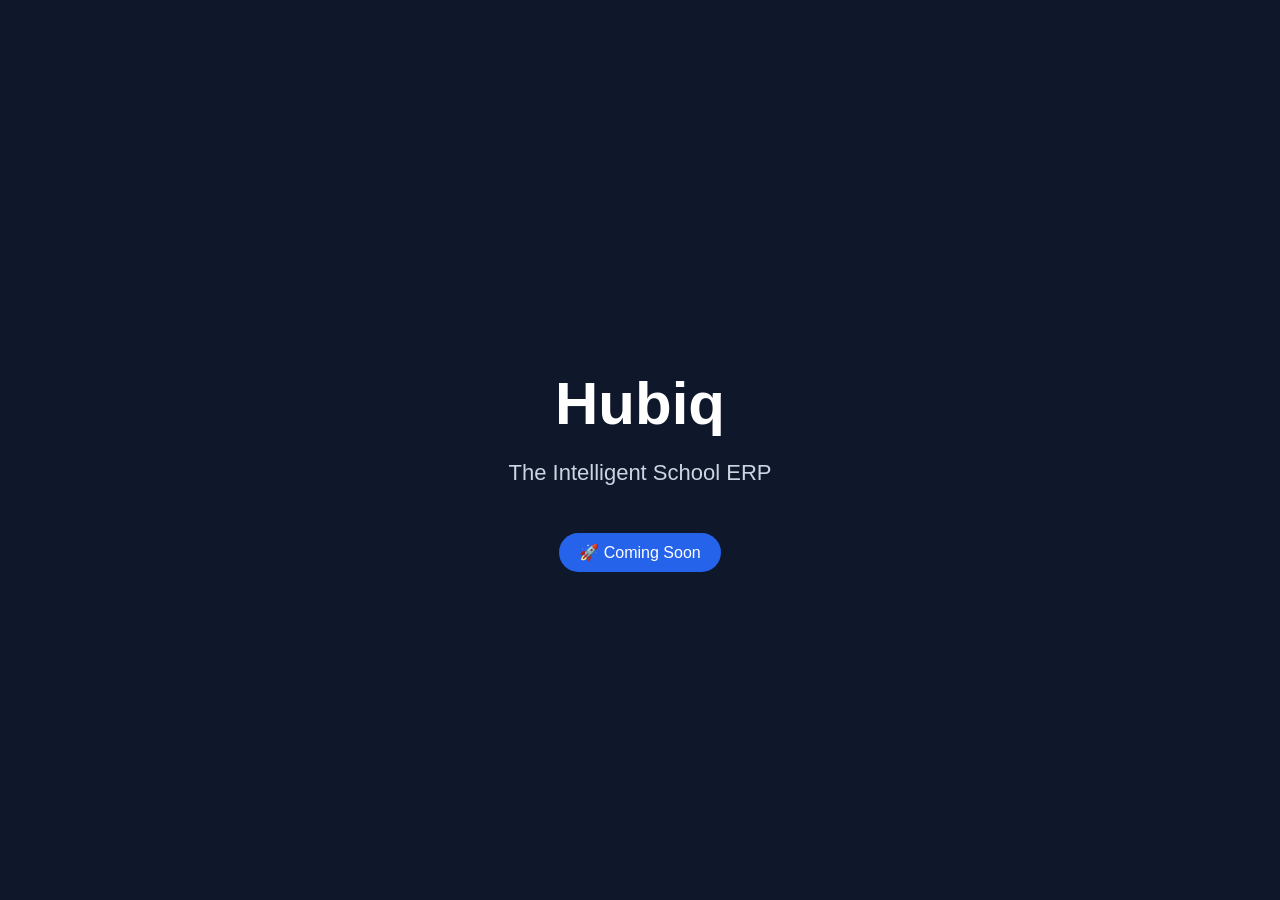
==== index.html @ 453b8186 "Create index.html" ====
<!DOCTYPE html>
<html lang="en">
<head>
    <meta charset="UTF-8">
    <meta name="viewport" content="width=device-width, initial-scale=1.0">
    <title>Hubiq</title>

    <style>
        body{
            margin:0;
            font-family:Arial, Helvetica, sans-serif;
            display:flex;
            justify-content:center;
            align-items:center;
            height:100vh;
            background:#0f172a;
            color:white;
        }

        .container{
            text-align:center;
        }

        h1{
            font-size:60px;
            margin-bottom:10px;
        }

        p{
            font-size:22px;
            color:#cbd5e1;
        }

        .badge{
            display:inline-block;
            margin-top:25px;
            padding:10px 20px;
            border-radius:50px;
            background:#2563eb;
        }
    </style>
</head>
<body>

<div class="container">
    <h1>Hubiq</h1>
    <p>The Intelligent School ERP</p>

    <div class="badge">
        🚀 Coming Soon
    </div>
</div>

</body>
</html>
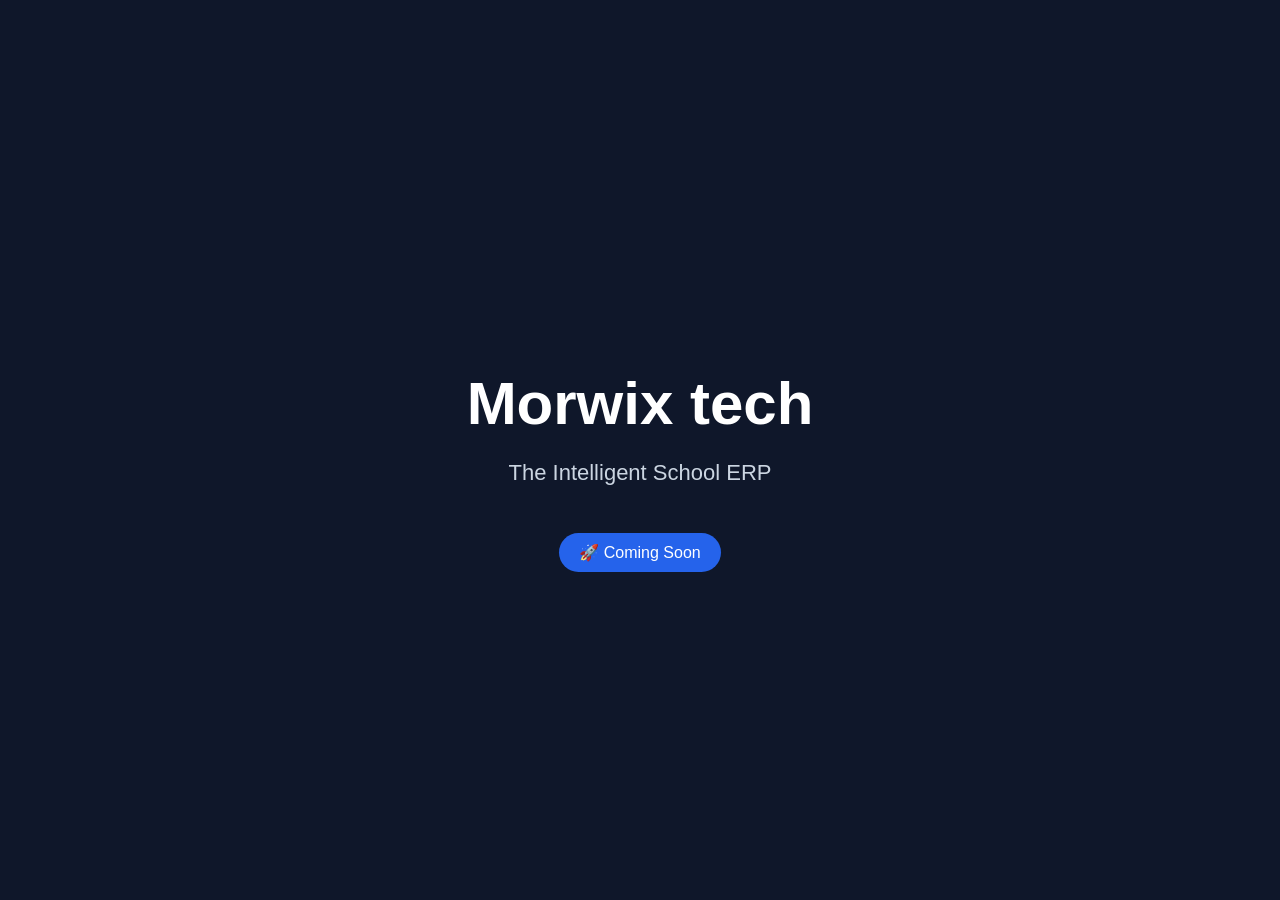
==== commit 192a9661: "Update index.html" ====
--- a/index.html
+++ b/index.html
@@ -43,7 +43,7 @@
 <body>
 
 <div class="container">
-    <h1>Hubiq</h1>
+    <h1>Morwix tech</h1>
     <p>The Intelligent School ERP</p>
 
     <div class="badge">
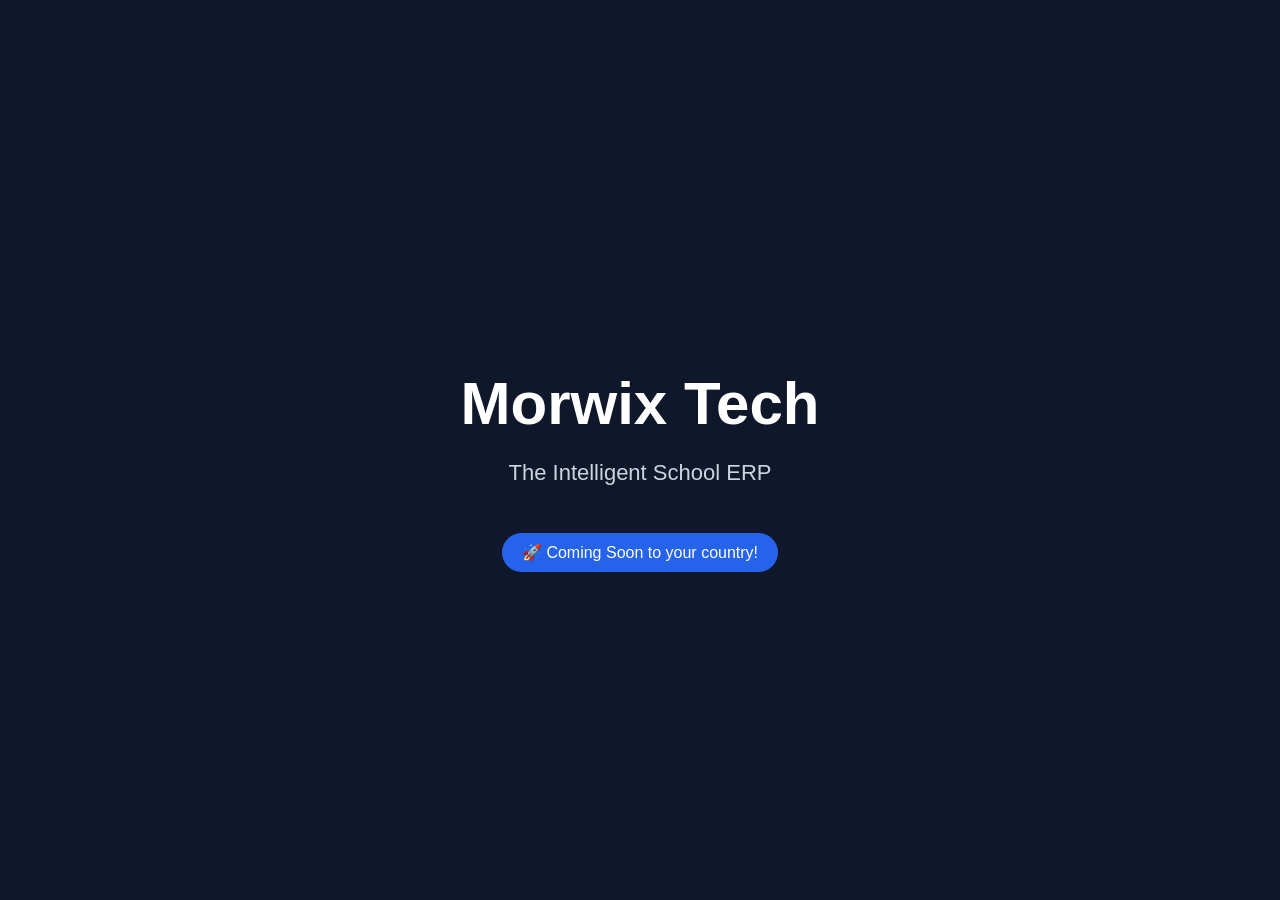
==== commit b483b315: "Update index.html" ====
--- a/index.html
+++ b/index.html
@@ -43,13 +43,13 @@
 <body>
 
 <div class="container">
-    <h1>Morwix tech</h1>
+    <h1>Morwix Tech</h1>
     <p>The Intelligent School ERP</p>
 
     <div class="badge">
-        🚀 Coming Soon
+        🚀 Coming Soon to your country!
     </div>
 </div>
 
 </body>
-</html>+</html>
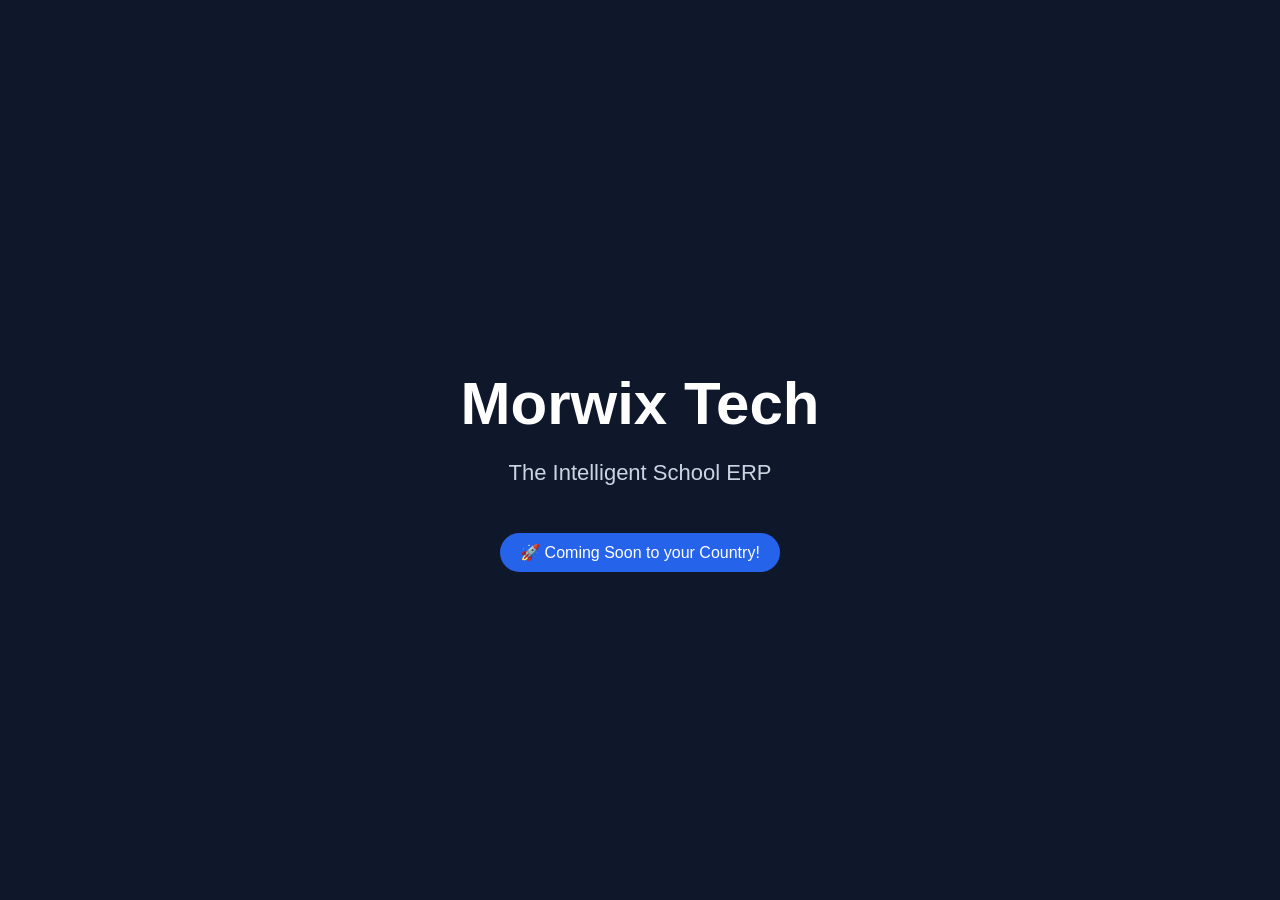
==== commit b2ab6e09: "Update index.html" ====
--- a/index.html
+++ b/index.html
@@ -47,7 +47,7 @@
     <p>The Intelligent School ERP</p>
 
     <div class="badge">
-        🚀 Coming Soon to your country!
+        🚀 Coming Soon to your Country!
     </div>
 </div>
 
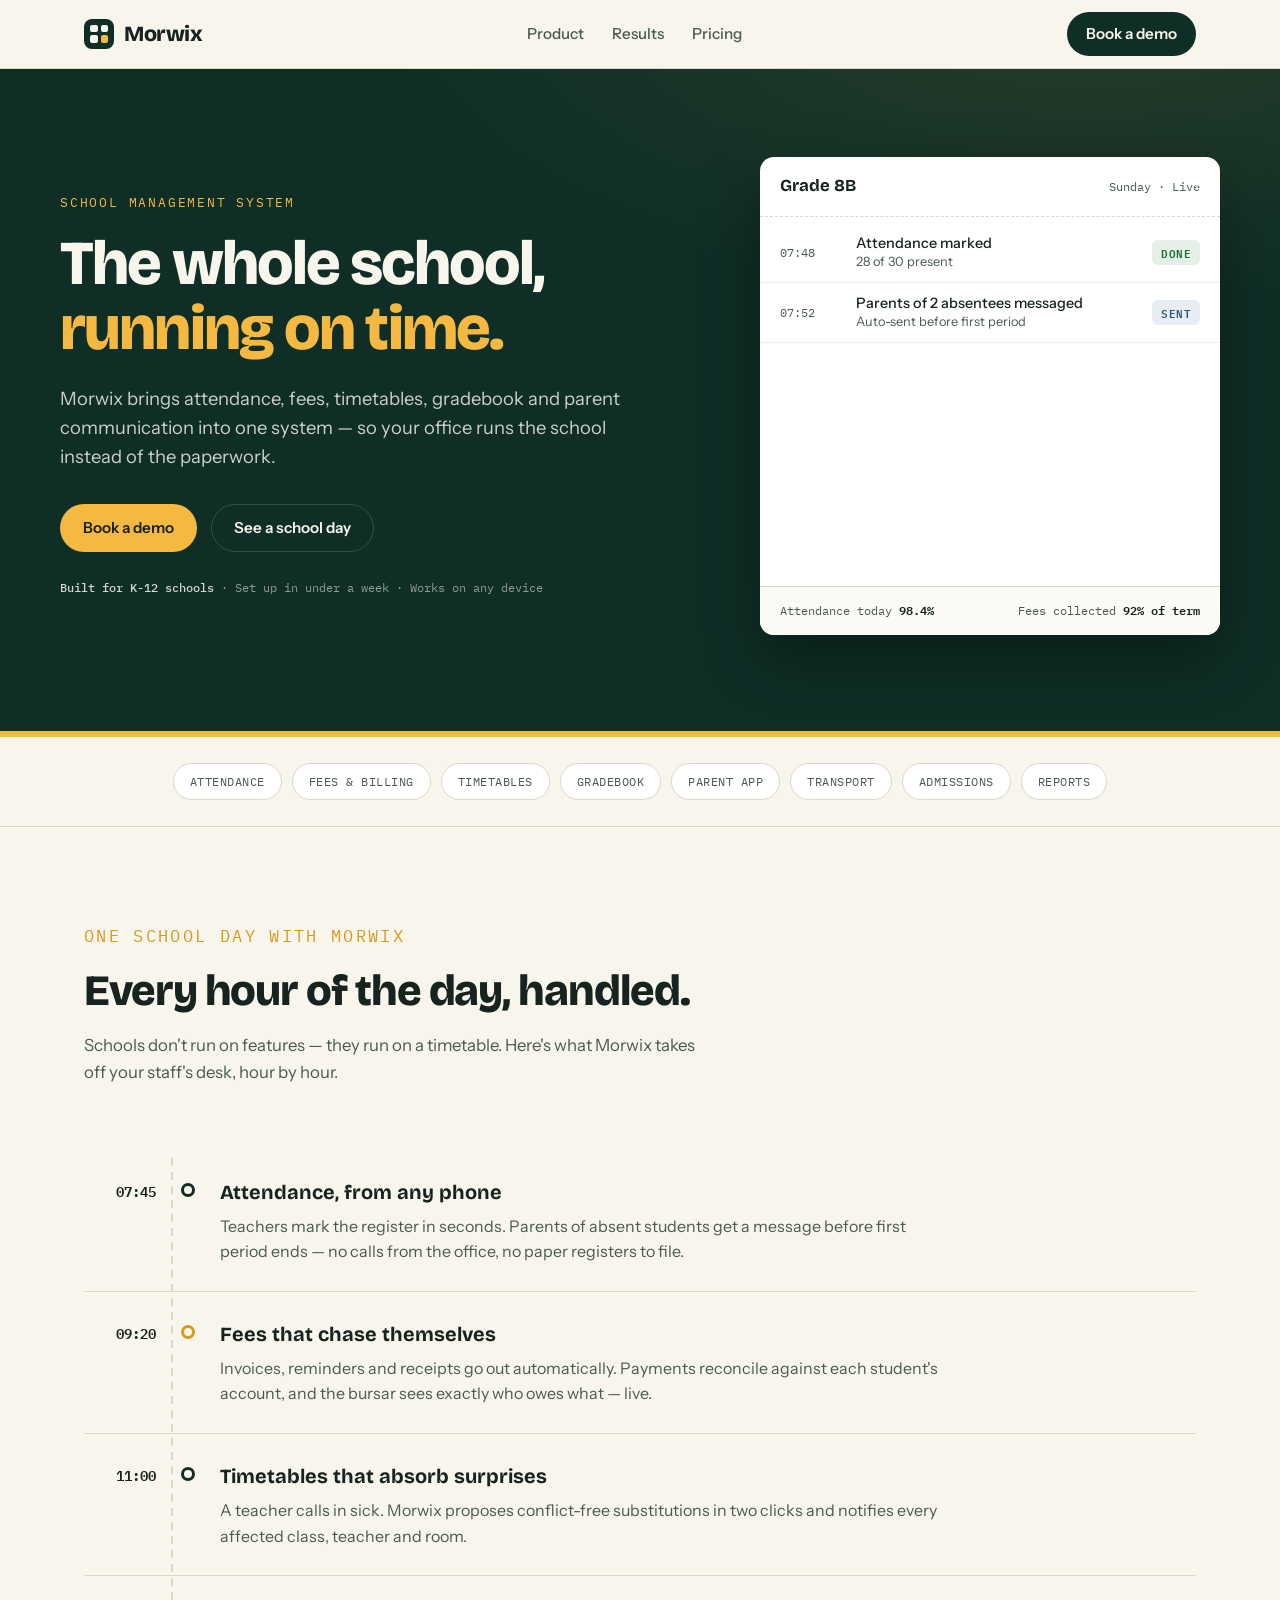
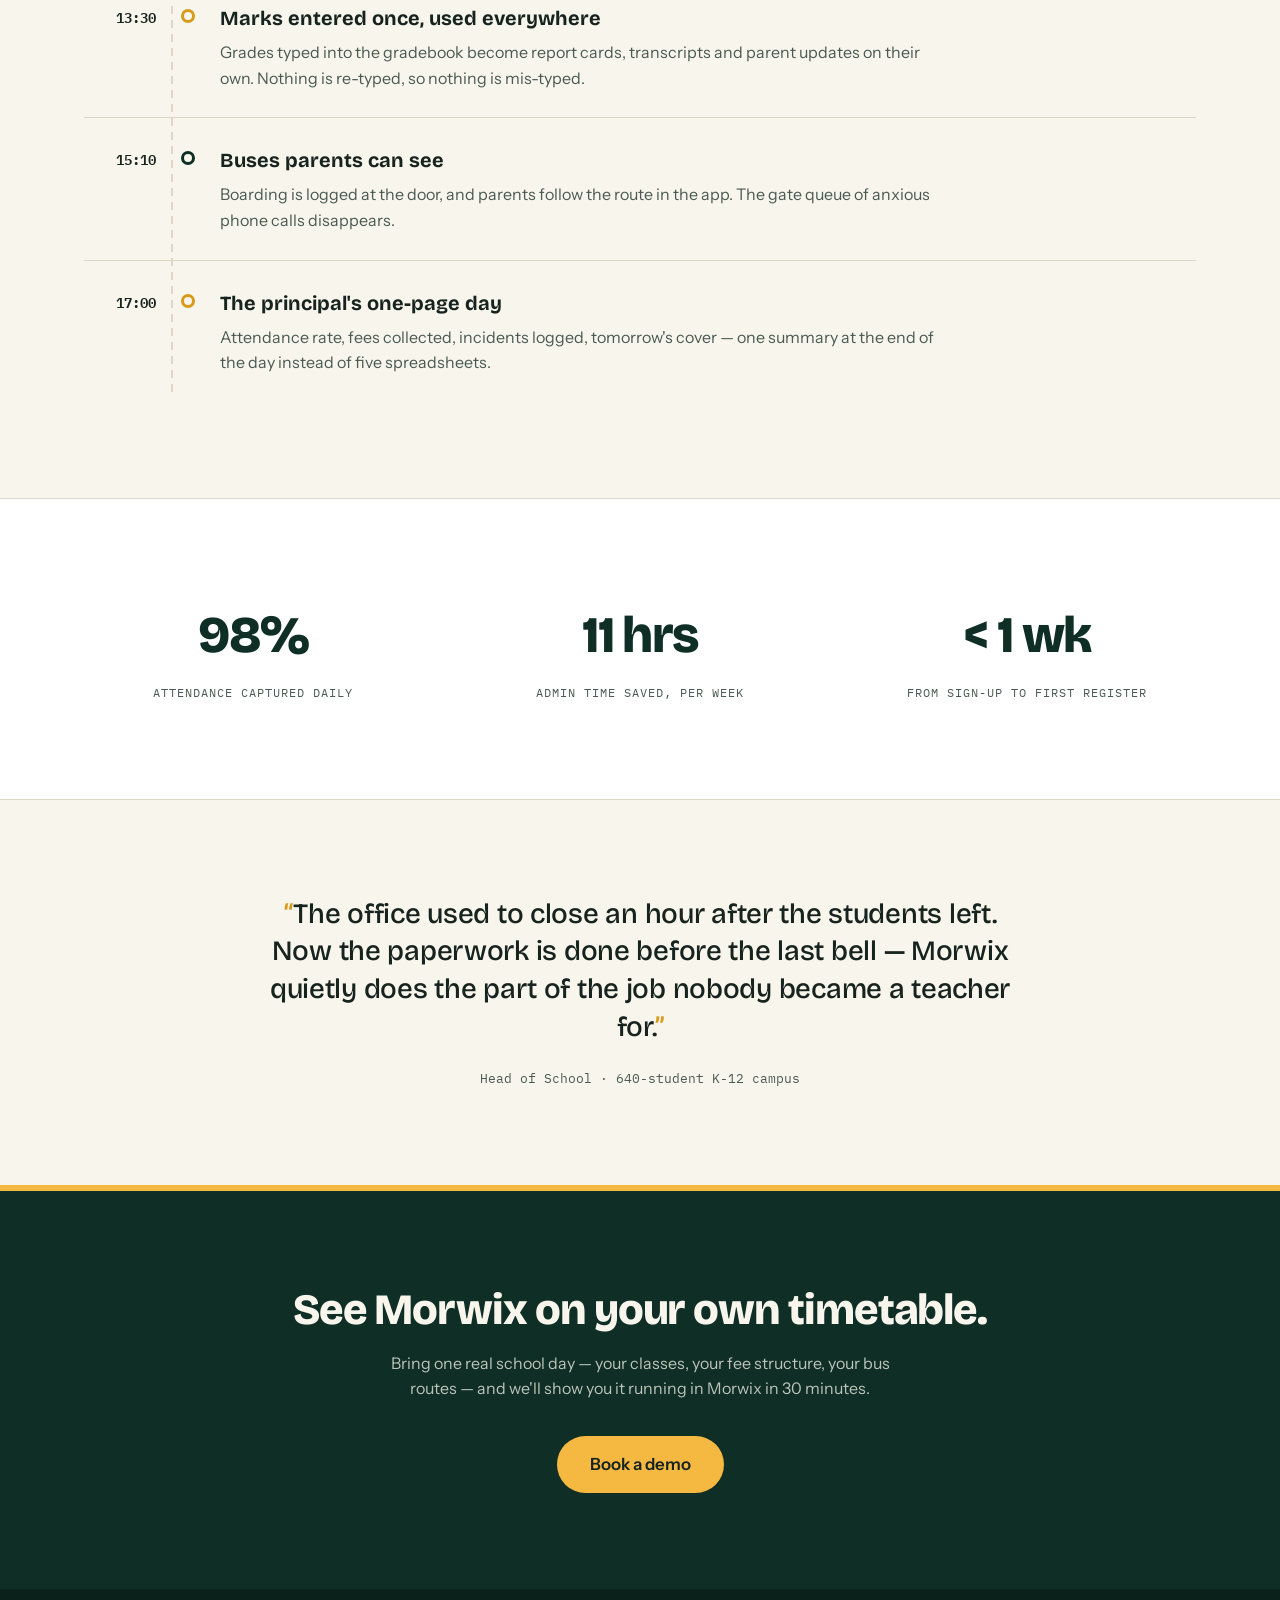
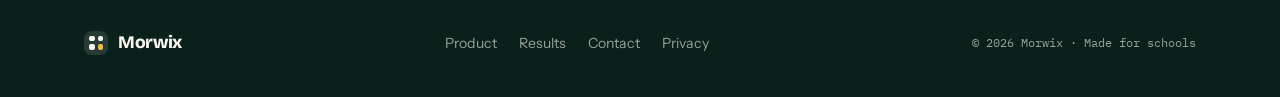
==== commit 2851139b: "Update index.html" ====
--- a/index.html
+++ b/index.html
@@ -1,55 +1,487 @@
 <!DOCTYPE html>
 <html lang="en">
 <head>
-    <meta charset="UTF-8">
-    <meta name="viewport" content="width=device-width, initial-scale=1.0">
-    <title>Hubiq</title>
-
-    <style>
-        body{
-            margin:0;
-            font-family:Arial, Helvetica, sans-serif;
-            display:flex;
-            justify-content:center;
-            align-items:center;
-            height:100vh;
-            background:#0f172a;
-            color:white;
-        }
-
-        .container{
-            text-align:center;
-        }
-
-        h1{
-            font-size:60px;
-            margin-bottom:10px;
-        }
-
-        p{
-            font-size:22px;
-            color:#cbd5e1;
-        }
-
-        .badge{
-            display:inline-block;
-            margin-top:25px;
-            padding:10px 20px;
-            border-radius:50px;
-            background:#2563eb;
-        }
-    </style>
+<meta charset="UTF-8">
+<meta name="viewport" content="width=device-width, initial-scale=1.0">
+<title>Morwix — School management that runs on time</title>
+<meta name="description" content="Morwix brings attendance, fees, gradebook, timetables and parent communication into one system for K-12 schools.">
+<link rel="preconnect" href="https://fonts.googleapis.com">
+<link rel="preconnect" href="https://fonts.gstatic.com" crossorigin>
+<link href="https://fonts.googleapis.com/css2?family=Bricolage+Grotesque:opsz,wght@12..96,500;12..96,700;12..96,800&family=Instrument+Sans:ital,wght@0,400;0,500;0,600;1,400&family=IBM+Plex+Mono:wght@400;500;600&display=swap" rel="stylesheet">
+<style>
+  :root{
+    --board:#0F2E26;        /* chalkboard green */
+    --board-deep:#0A211B;
+    --chalk:#F7F5EC;        /* paper / chalk */
+    --paper:#FFFFFF;
+    --ink:#17231E;
+    --ink-soft:#4A5A52;
+    --marigold:#F5B841;     /* house-colour accent */
+    --marigold-deep:#D99A1B;
+    --line:#DCD8C8;
+    --line-dark:rgba(247,245,236,.16);
+    --radius:14px;
+    --display:"Bricolage Grotesque", system-ui, sans-serif;
+    --body:"Instrument Sans", system-ui, sans-serif;
+    --mono:"IBM Plex Mono", ui-monospace, monospace;
+  }
+  *{margin:0;padding:0;box-sizing:border-box}
+  html{scroll-behavior:smooth}
+  body{
+    font-family:var(--body);
+    color:var(--ink);
+    background:var(--chalk);
+    line-height:1.6;
+    -webkit-font-smoothing:antialiased;
+  }
+  img{max-width:100%}
+  a{color:inherit}
+  .wrap{max-width:1160px;margin:0 auto;padding:0 24px}
+
+  /* ---------- header ---------- */
+  header{
+    position:sticky;top:0;z-index:50;
+    background:color-mix(in srgb, var(--chalk) 88%, transparent);
+    backdrop-filter:blur(10px);
+    border-bottom:1px solid var(--line);
+  }
+  .nav{display:flex;align-items:center;justify-content:space-between;height:68px}
+  .logo{display:flex;align-items:center;gap:10px;text-decoration:none;font-family:var(--display);font-weight:800;font-size:1.35rem;letter-spacing:-.02em}
+  .logo-mark{
+    width:30px;height:30px;border-radius:8px;background:var(--board);
+    display:grid;grid-template-columns:repeat(2,1fr);grid-template-rows:repeat(2,1fr);
+    gap:3px;padding:6px;
+  }
+  .logo-mark span{background:var(--chalk);border-radius:2px}
+  .logo-mark span:nth-child(4){background:var(--marigold)}
+  .nav-links{display:flex;gap:28px;align-items:center;list-style:none}
+  .nav-links a{text-decoration:none;font-size:.95rem;font-weight:500;color:var(--ink-soft)}
+  .nav-links a:hover{color:var(--ink)}
+  .btn{
+    display:inline-block;text-decoration:none;font-weight:600;font-size:.95rem;
+    padding:11px 22px;border-radius:999px;transition:transform .15s ease, background .15s ease;
+    border:1.5px solid transparent;
+  }
+  .btn:active{transform:scale(.98)}
+  .btn-solid{background:var(--board);color:var(--chalk)}
+  .btn-solid:hover{background:var(--board-deep)}
+  .btn-gold{background:var(--marigold);color:var(--ink)}
+  .btn-gold:hover{background:var(--marigold-deep)}
+  .btn-ghost{border-color:var(--line-dark);color:var(--chalk)}
+  .btn-ghost:hover{border-color:var(--chalk)}
+  .nav .btn{padding:9px 18px}
+  .nav-toggle{display:none}
+
+  /* ---------- hero (chalkboard panel) ---------- */
+  .hero{
+    background:
+      radial-gradient(1200px 500px at 85% -10%, rgba(245,184,65,.10), transparent 60%),
+      var(--board);
+    color:var(--chalk);
+    border-bottom:6px solid var(--marigold);
+  }
+  .hero-grid{
+    display:grid;grid-template-columns:1.05fr .95fr;gap:56px;align-items:center;
+    padding:88px 0 96px;
+  }
+  .eyebrow{
+    font-family:var(--mono);font-size:.8rem;letter-spacing:.14em;text-transform:uppercase;
+    color:var(--marigold);margin-bottom:18px;
+  }
+  h1{
+    font-family:var(--display);font-weight:800;letter-spacing:-.03em;
+    font-size:clamp(2.4rem, 5vw, 3.9rem);line-height:1.04;margin-bottom:22px;
+  }
+  h1 em{font-style:normal;color:var(--marigold)}
+  .hero p.lede{font-size:1.15rem;color:rgba(247,245,236,.82);max-width:32em;margin-bottom:32px}
+  .hero-ctas{display:flex;gap:14px;flex-wrap:wrap;margin-bottom:26px}
+  .trust{font-family:var(--mono);font-size:.78rem;color:rgba(247,245,236,.55)}
+  .trust b{color:rgba(247,245,236,.85);font-weight:500}
+
+  /* ---------- register card ---------- */
+  .register{
+    background:var(--paper);color:var(--ink);border-radius:var(--radius);
+    box-shadow:0 24px 60px rgba(0,0,0,.35);
+    overflow:hidden;
+    max-width:460px;justify-self:end;width:100%;
+  }
+  .register-head{
+    display:flex;justify-content:space-between;align-items:baseline;
+    padding:16px 20px;border-bottom:1px dashed var(--line);
+  }
+  .register-head .cls{font-family:var(--display);font-weight:700;font-size:1.05rem}
+  .register-head .day{font-family:var(--mono);font-size:.75rem;color:var(--ink-soft)}
+  .register-rows{padding:6px 0;min-height:318px}
+  .row{
+    display:grid;grid-template-columns:64px 1fr auto;gap:12px;align-items:center;
+    padding:11px 20px;border-bottom:1px solid #F0EDE2;
+    opacity:0;
+  }
+  .row:last-child{border-bottom:none}
+  .row.stamped{animation:stamp .45s cubic-bezier(.2,.9,.3,1.2) forwards}
+  @keyframes stamp{
+    0%{opacity:0;transform:scale(1.06)}
+    100%{opacity:1;transform:scale(1)}
+  }
+  .row .time{font-family:var(--mono);font-size:.75rem;color:var(--ink-soft)}
+  .row .what{font-size:.9rem;font-weight:500;line-height:1.35}
+  .row .what small{display:block;font-weight:400;color:var(--ink-soft);font-size:.8rem}
+  .chip{
+    font-family:var(--mono);font-size:.68rem;font-weight:600;letter-spacing:.04em;
+    padding:4px 9px;border-radius:6px;white-space:nowrap;
+  }
+  .chip.ok{background:#E4F0E6;color:#1D6B37}
+  .chip.gold{background:#FBEECB;color:#8A6108}
+  .chip.info{background:#E7EDF3;color:#2F567A}
+  .register-foot{
+    padding:14px 20px;background:#FBFAF4;border-top:1px solid var(--line);
+    font-family:var(--mono);font-size:.72rem;color:var(--ink-soft);
+    display:flex;justify-content:space-between;
+  }
+  .register-foot b{color:var(--ink);font-weight:600}
+
+  /* ---------- module strip ---------- */
+  .modules{border-bottom:1px solid var(--line);background:var(--chalk)}
+  .modules-inner{
+    display:flex;gap:10px;flex-wrap:wrap;justify-content:center;
+    padding:26px 0;
+  }
+  .module-chip{
+    font-family:var(--mono);font-size:.78rem;letter-spacing:.04em;
+    padding:8px 16px;border:1px solid var(--line);border-radius:999px;color:var(--ink-soft);
+    background:var(--paper);
+  }
+
+  /* ---------- day timeline ---------- */
+  section{padding:96px 0}
+  .section-head{max-width:620px;margin-bottom:64px}
+  .section-head .eyebrow{color:var(--marigold-deep)}
+  h2{
+    font-family:var(--display);font-weight:800;letter-spacing:-.025em;
+    font-size:clamp(1.9rem, 3.6vw, 2.7rem);line-height:1.1;margin-bottom:16px;color:var(--ink);
+  }
+  .section-head p{color:var(--ink-soft);font-size:1.05rem}
+
+  .day{position:relative}
+  .day::before{
+    content:"";position:absolute;left:87px;top:8px;bottom:8px;width:2px;
+    background:linear-gradient(var(--line) 60%, transparent 60%);
+    background-size:2px 14px;
+  }
+  .period{
+    display:grid;grid-template-columns:72px 32px 1fr;gap:16px;align-items:start;
+    padding:26px 0;
+  }
+  .period + .period{border-top:1px solid var(--line)}
+  .period .t{font-family:var(--mono);font-size:.85rem;font-weight:600;color:var(--ink);padding-top:4px;text-align:right}
+  .period .dot{
+    width:14px;height:14px;border-radius:50%;background:var(--chalk);
+    border:3px solid var(--board);margin:7px auto 0;position:relative;z-index:1;
+  }
+  .period:nth-child(even) .dot{border-color:var(--marigold-deep)}
+  .period h3{font-family:var(--display);font-weight:700;font-size:1.25rem;margin-bottom:6px}
+  .period p{color:var(--ink-soft);max-width:46em}
+  .reveal{opacity:0;transform:translateY(14px);transition:opacity .5s ease, transform .5s ease}
+  .reveal.in{opacity:1;transform:none}
+
+  /* ---------- proof ---------- */
+  .proof{background:var(--paper);border-top:1px solid var(--line);border-bottom:1px solid var(--line)}
+  .proof-grid{display:grid;grid-template-columns:repeat(3,1fr);gap:48px;text-align:center}
+  .stat .n{font-family:var(--display);font-weight:800;font-size:clamp(2.2rem,4vw,3.2rem);letter-spacing:-.03em;color:var(--board)}
+  .stat .l{font-family:var(--mono);font-size:.78rem;letter-spacing:.08em;text-transform:uppercase;color:var(--ink-soft);margin-top:6px}
+
+  /* ---------- quote ---------- */
+  .quote{max-width:760px;margin:0 auto;text-align:center}
+  .quote blockquote{
+    font-family:var(--display);font-weight:500;font-size:clamp(1.3rem,2.6vw,1.75rem);
+    line-height:1.35;letter-spacing:-.01em;color:var(--ink);
+  }
+  .quote blockquote::before{content:"“";color:var(--marigold-deep)}
+  .quote blockquote::after{content:"”";color:var(--marigold-deep)}
+  .quote figcaption{margin-top:22px;font-family:var(--mono);font-size:.8rem;color:var(--ink-soft)}
+
+  /* ---------- CTA ---------- */
+  .cta{background:var(--board);color:var(--chalk);text-align:center;border-top:6px solid var(--marigold)}
+  .cta h2{color:var(--chalk)}
+  .cta p{color:rgba(247,245,236,.75);max-width:34em;margin:0 auto 34px}
+  .cta .btn{font-size:1.05rem;padding:14px 32px}
+
+  /* ---------- footer ---------- */
+  footer{background:var(--board-deep);color:rgba(247,245,236,.6);padding:40px 0}
+  .foot{display:flex;justify-content:space-between;align-items:center;gap:20px;flex-wrap:wrap}
+  .foot .logo{color:var(--chalk);font-size:1.1rem}
+  .foot .logo-mark{width:24px;height:24px;padding:5px;background:rgba(247,245,236,.12)}
+  .foot nav{display:flex;gap:22px}
+  .foot a{text-decoration:none;font-size:.88rem}
+  .foot a:hover{color:var(--chalk)}
+  .foot .fine{font-family:var(--mono);font-size:.72rem}
+
+  /* ---------- focus & motion ---------- */
+  a:focus-visible,button:focus-visible{outline:3px solid var(--marigold);outline-offset:3px;border-radius:6px}
+  @media (prefers-reduced-motion: reduce){
+    html{scroll-behavior:auto}
+    .row{opacity:1;animation:none}
+    .reveal{opacity:1;transform:none;transition:none}
+  }
+
+  /* ---------- responsive ---------- */
+  @media (max-width: 920px){
+    .hero-grid{grid-template-columns:1fr;gap:48px;padding:64px 0 72px}
+    .register{justify-self:start;max-width:520px}
+    .nav-links{display:none}
+    .proof-grid{grid-template-columns:1fr;gap:36px}
+    .day::before{left:79px}
+    section{padding:72px 0}
+  }
+  @media (max-width: 560px){
+    .period{grid-template-columns:56px 24px 1fr;gap:10px}
+    .period .t{font-size:.75rem}
+    .day::before{left:65px}
+    .register-rows{min-height:0}
+  }
+</style>
 </head>
 <body>
 
-<div class="container">
-    <h1>Morwix Tech</h1>
-    <p>The Intelligent School ERP</p>
-
-    <div class="badge">
-        🚀 Coming Soon to your Country!
-    </div>
-</div>
-
+<header>
+  <div class="wrap nav">
+    <a class="logo" href="#top" aria-label="Morwix home">
+      <span class="logo-mark" aria-hidden="true"><span></span><span></span><span></span><span></span></span>
+      Morwix
+    </a>
+    <ul class="nav-links">
+      <li><a href="#day">Product</a></li>
+      <li><a href="#proof">Results</a></li>
+      <li><a href="#demo">Pricing</a></li>
+    </ul>
+    <a class="btn btn-solid" href="#demo">Book a demo</a>
+  </div>
+</header>
+
+<main id="top">
+
+  <!-- HERO -->
+  <div class="hero">
+    <div class="wrap hero-grid">
+      <div>
+        <p class="eyebrow">School management system</p>
+        <h1>The whole school, <em>running on time.</em></h1>
+        <p class="lede">Morwix brings attendance, fees, timetables, gradebook and parent communication into one system — so your office runs the school instead of the paperwork.</p>
+        <div class="hero-ctas">
+          <a class="btn btn-gold" href="#demo">Book a demo</a>
+          <a class="btn btn-ghost" href="#day">See a school day</a>
+        </div>
+        <p class="trust"><b>Built for K-12 schools</b> · Set up in under a week · Works on any device</p>
+      </div>
+
+      <!-- live register card -->
+      <div class="register" aria-label="Example of a live class register in Morwix">
+        <div class="register-head">
+          <span class="cls">Grade 8B</span>
+          <span class="day" id="reg-day">Wednesday · Live</span>
+        </div>
+        <div class="register-rows" id="reg-rows">
+          <div class="row">
+            <span class="time">07:48</span>
+            <span class="what">Attendance marked<small>28 of 30 present</small></span>
+            <span class="chip ok">DONE</span>
+          </div>
+          <div class="row">
+            <span class="time">07:52</span>
+            <span class="what">Parents of 2 absentees messaged<small>Auto-sent before first period</small></span>
+            <span class="chip info">SENT</span>
+          </div>
+          <div class="row">
+            <span class="time">09:20</span>
+            <span class="what">Term-fee reminders issued<small>14 accounts, 3 already paid</small></span>
+            <span class="chip gold">FEES</span>
+          </div>
+          <div class="row">
+            <span class="time">11:05</span>
+            <span class="what">Substitute assigned — Physics<small>Timetable updated for 3 classes</small></span>
+            <span class="chip ok">FIXED</span>
+          </div>
+          <div class="row">
+            <span class="time">13:30</span>
+            <span class="what">Maths marks posted to gradebook<small>Report cards update automatically</small></span>
+            <span class="chip info">GRADED</span>
+          </div>
+          <div class="row">
+            <span class="time">15:10</span>
+            <span class="what">Bus 4 departed — 22 boarded<small>Parents can track en route</small></span>
+            <span class="chip ok">ON WAY</span>
+          </div>
+        </div>
+        <div class="register-foot">
+          <span>Attendance today <b>98.4%</b></span>
+          <span>Fees collected <b>92% of term</b></span>
+        </div>
+      </div>
+    </div>
+  </div>
+
+  <!-- MODULE STRIP -->
+  <div class="modules">
+    <div class="wrap modules-inner" aria-label="Morwix modules">
+      <span class="module-chip">ATTENDANCE</span>
+      <span class="module-chip">FEES &amp; BILLING</span>
+      <span class="module-chip">TIMETABLES</span>
+      <span class="module-chip">GRADEBOOK</span>
+      <span class="module-chip">PARENT APP</span>
+      <span class="module-chip">TRANSPORT</span>
+      <span class="module-chip">ADMISSIONS</span>
+      <span class="module-chip">REPORTS</span>
+    </div>
+  </div>
+
+  <!-- A SCHOOL DAY -->
+  <section id="day">
+    <div class="wrap">
+      <div class="section-head">
+        <p class="eyebrow">One school day with Morwix</p>
+        <h2>Every hour of the day, handled.</h2>
+        <p>Schools don't run on features — they run on a timetable. Here's what Morwix takes off your staff's desk, hour by hour.</p>
+      </div>
+
+      <div class="day">
+        <div class="period reveal">
+          <span class="t">07:45</span><span class="dot" aria-hidden="true"></span>
+          <div>
+            <h3>Attendance, from any phone</h3>
+            <p>Teachers mark the register in seconds. Parents of absent students get a message before first period ends — no calls from the office, no paper registers to file.</p>
+          </div>
+        </div>
+        <div class="period reveal">
+          <span class="t">09:20</span><span class="dot" aria-hidden="true"></span>
+          <div>
+            <h3>Fees that chase themselves</h3>
+            <p>Invoices, reminders and receipts go out automatically. Payments reconcile against each student's account, and the bursar sees exactly who owes what — live.</p>
+          </div>
+        </div>
+        <div class="period reveal">
+          <span class="t">11:00</span><span class="dot" aria-hidden="true"></span>
+          <div>
+            <h3>Timetables that absorb surprises</h3>
+            <p>A teacher calls in sick. Morwix proposes conflict-free substitutions in two clicks and notifies every affected class, teacher and room.</p>
+          </div>
+        </div>
+        <div class="period reveal">
+          <span class="t">13:30</span><span class="dot" aria-hidden="true"></span>
+          <div>
+            <h3>Marks entered once, used everywhere</h3>
+            <p>Grades typed into the gradebook become report cards, transcripts and parent updates on their own. Nothing is re-typed, so nothing is mis-typed.</p>
+          </div>
+        </div>
+        <div class="period reveal">
+          <span class="t">15:10</span><span class="dot" aria-hidden="true"></span>
+          <div>
+            <h3>Buses parents can see</h3>
+            <p>Boarding is logged at the door, and parents follow the route in the app. The gate queue of anxious phone calls disappears.</p>
+          </div>
+        </div>
+        <div class="period reveal">
+          <span class="t">17:00</span><span class="dot" aria-hidden="true"></span>
+          <div>
+            <h3>The principal's one-page day</h3>
+            <p>Attendance rate, fees collected, incidents logged, tomorrow's cover — one summary at the end of the day instead of five spreadsheets.</p>
+          </div>
+        </div>
+      </div>
+    </div>
+  </section>
+
+  <!-- PROOF -->
+  <section class="proof" id="proof">
+    <div class="wrap proof-grid">
+      <div class="stat reveal"><div class="n">98%</div><div class="l">Attendance captured daily</div></div>
+      <div class="stat reveal"><div class="n">11 hrs</div><div class="l">Admin time saved, per week</div></div>
+      <div class="stat reveal"><div class="n">&lt; 1 wk</div><div class="l">From sign-up to first register</div></div>
+    </div>
+  </section>
+
+  <!-- QUOTE -->
+  <section>
+    <div class="wrap">
+      <figure class="quote reveal">
+        <blockquote>The office used to close an hour after the students left. Now the paperwork is done before the last bell — Morwix quietly does the part of the job nobody became a teacher for.</blockquote>
+        <figcaption>Head of School · 640-student K-12 campus</figcaption>
+      </figure>
+    </div>
+  </section>
+
+  <!-- CTA -->
+  <section class="cta" id="demo">
+    <div class="wrap">
+      <h2>See Morwix on your own timetable.</h2>
+      <p>Bring one real school day — your classes, your fee structure, your bus routes — and we'll show you it running in Morwix in 30 minutes.</p>
+      <a class="btn btn-gold" href="mailto:hello@morwix.com?subject=Demo%20request">Book a demo</a>
+    </div>
+  </section>
+
+</main>
+
+<footer>
+  <div class="wrap foot">
+    <a class="logo" href="#top">
+      <span class="logo-mark" aria-hidden="true"><span></span><span></span><span></span><span></span></span>
+      Morwix
+    </a>
+    <nav aria-label="Footer">
+      <a href="#day">Product</a>
+      <a href="#proof">Results</a>
+      <a href="#demo">Contact</a>
+      <a href="#">Privacy</a>
+    </nav>
+    <span class="fine">© 2026 Morwix · Made for schools</span>
+  </div>
+</footer>
+
+<script>
+(function(){
+  var reduced = window.matchMedia("(prefers-reduced-motion: reduce)").matches;
+
+  /* stamp register rows in one at a time, then loop */
+  var rows = document.querySelectorAll("#reg-rows .row");
+  if (reduced) {
+    rows.forEach(function(r){ r.style.opacity = 1; });
+  } else {
+    var i = 0;
+    function cycle(){
+      if (i < rows.length) {
+        rows[i].classList.add("stamped");
+        i++;
+        setTimeout(cycle, 900);
+      } else {
+        setTimeout(function(){
+          rows.forEach(function(r){ r.classList.remove("stamped"); r.style.opacity = 0; });
+          /* force reflow so animation can replay */
+          void document.getElementById("reg-rows").offsetWidth;
+          i = 0;
+          setTimeout(cycle, 600);
+        }, 6000);
+      }
+    }
+    setTimeout(cycle, 500);
+  }
+
+  /* scroll reveals */
+  var revealEls = document.querySelectorAll(".reveal");
+  if (reduced || !("IntersectionObserver" in window)) {
+    revealEls.forEach(function(el){ el.classList.add("in"); });
+  } else {
+    var io = new IntersectionObserver(function(entries){
+      entries.forEach(function(e){
+        if (e.isIntersecting) { e.target.classList.add("in"); io.unobserve(e.target); }
+      });
+    }, { threshold: .18 });
+    revealEls.forEach(function(el){ io.observe(el); });
+  }
+
+  /* live day label */
+  var days = ["Sunday","Monday","Tuesday","Wednesday","Thursday","Friday","Saturday"];
+  var el = document.getElementById("reg-day");
+  if (el) el.textContent = days[new Date().getDay()] + " · Live";
+})();
+</script>
 </body>
 </html>
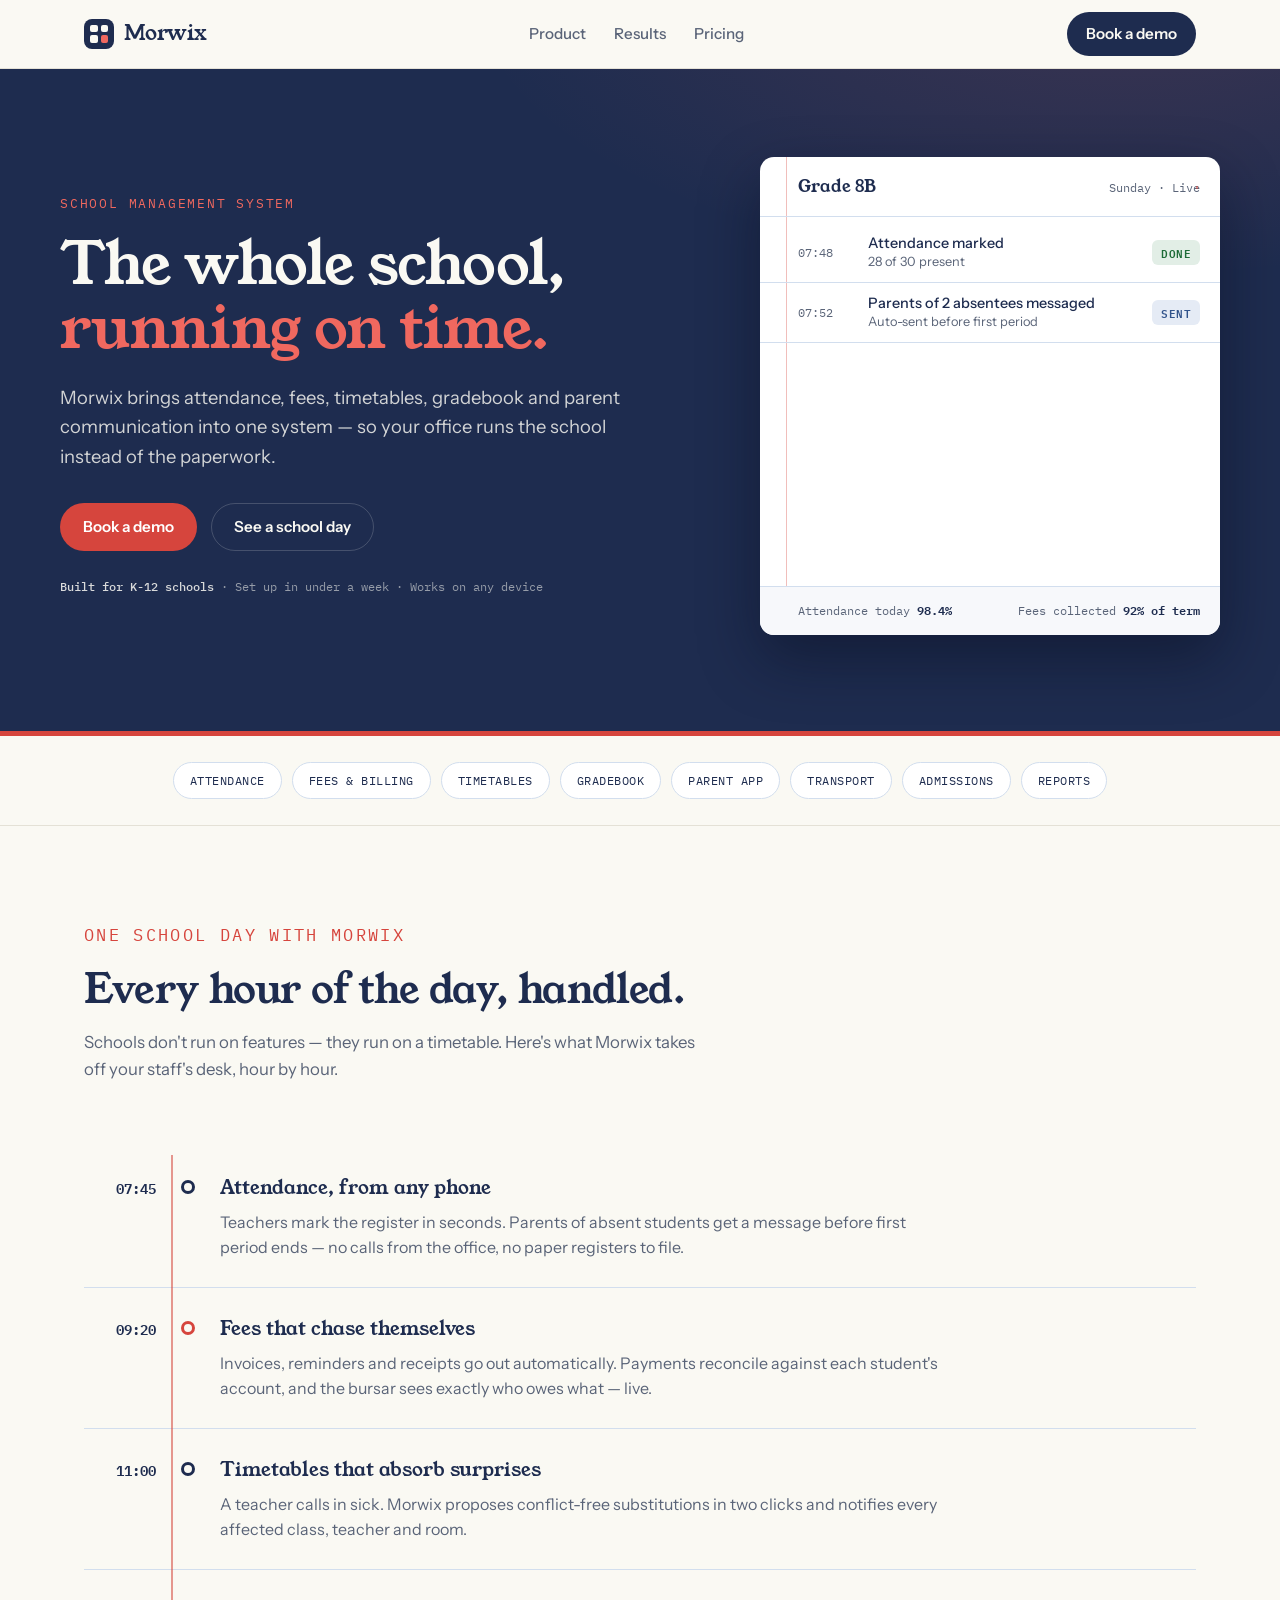
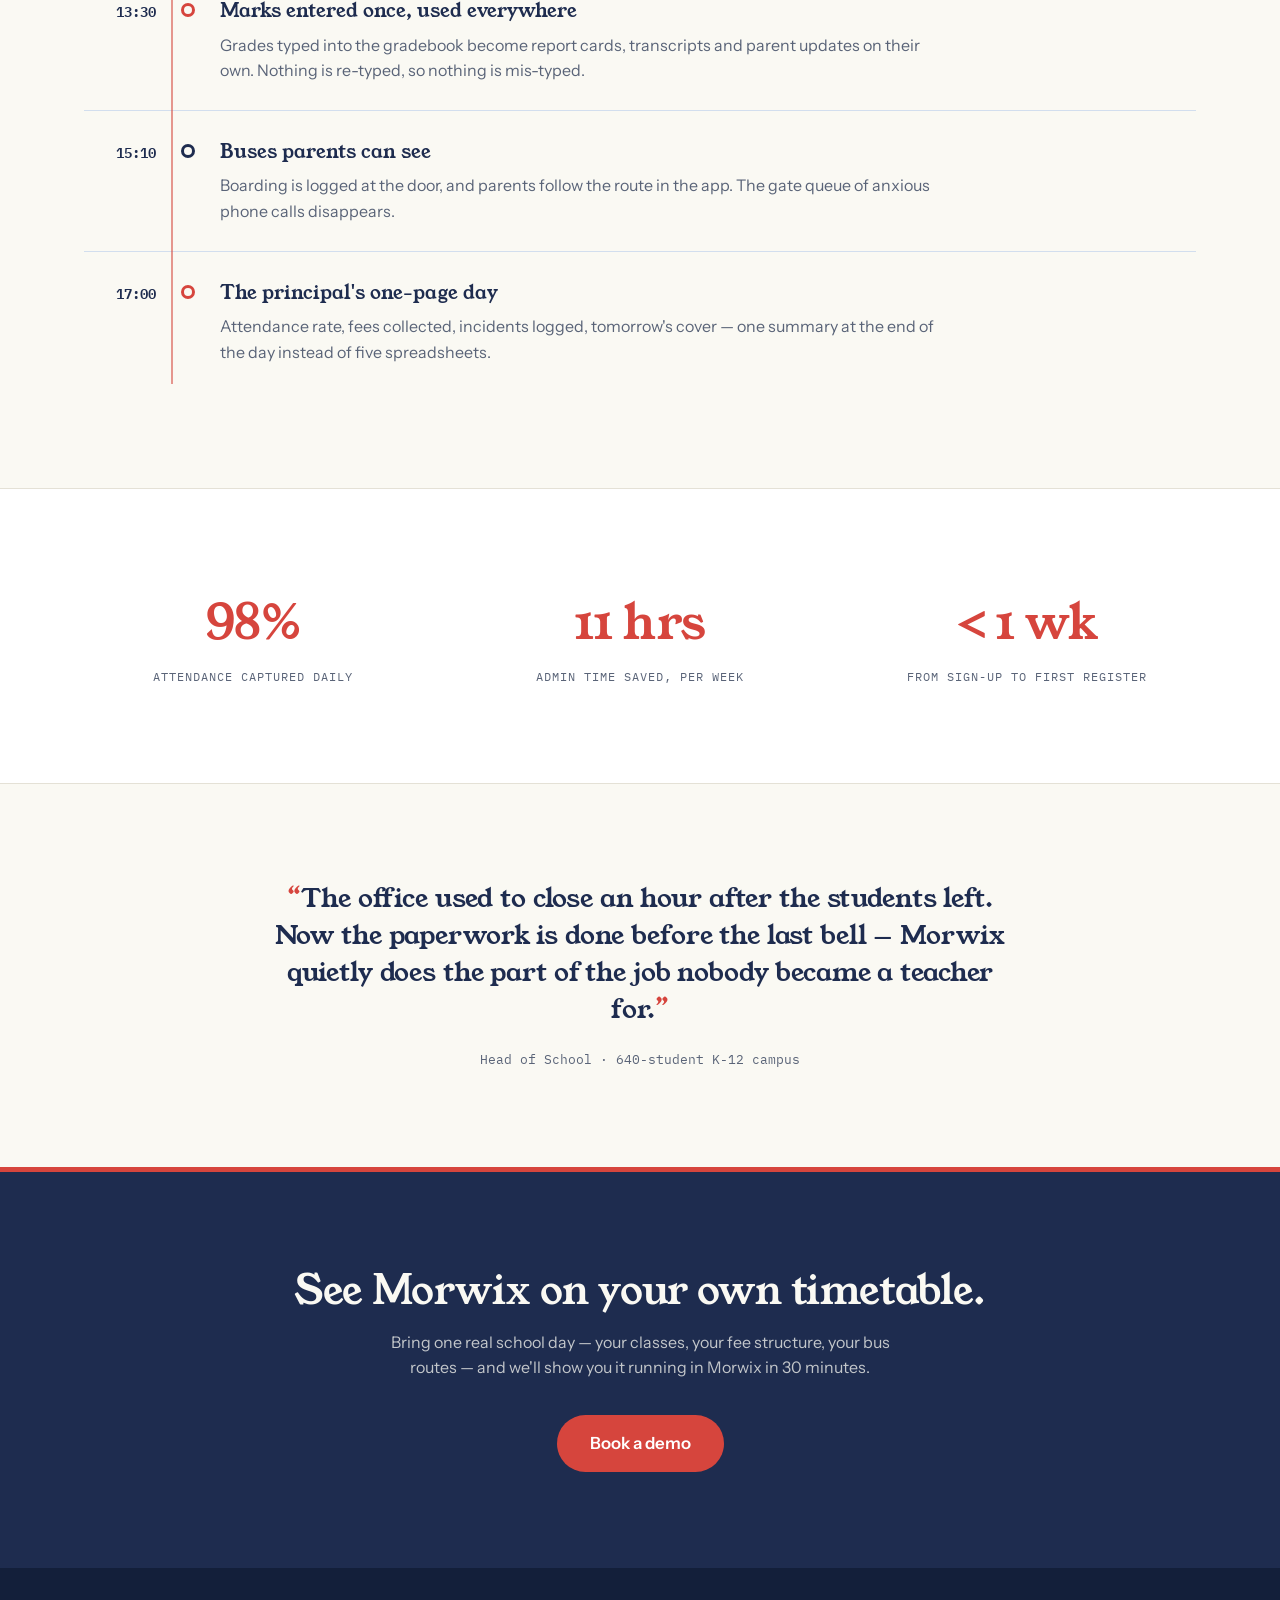
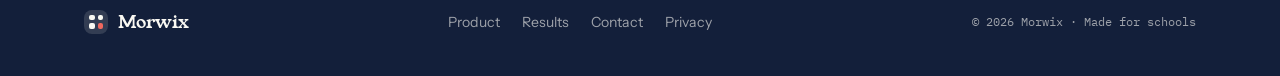
==== commit 40a86b9f: "Update index.html" ====
--- a/index.html
+++ b/index.html
@@ -1,487 +1,17 @@
 <!DOCTYPE html>
 <html lang="en">
-<head>
-<meta charset="UTF-8">
-<meta name="viewport" content="width=device-width, initial-scale=1.0">
-<title>Morwix — School management that runs on time</title>
-<meta name="description" content="Morwix brings attendance, fees, gradebook, timetables and parent communication into one system for K-12 schools.">
-<link rel="preconnect" href="https://fonts.googleapis.com">
-<link rel="preconnect" href="https://fonts.gstatic.com" crossorigin>
-<link href="https://fonts.googleapis.com/css2?family=Bricolage+Grotesque:opsz,wght@12..96,500;12..96,700;12..96,800&family=Instrument+Sans:ital,wght@0,400;0,500;0,600;1,400&family=IBM+Plex+Mono:wght@400;500;600&display=swap" rel="stylesheet">
-<style>
-  :root{
-    --board:#0F2E26;        /* chalkboard green */
-    --board-deep:#0A211B;
-    --chalk:#F7F5EC;        /* paper / chalk */
-    --paper:#FFFFFF;
-    --ink:#17231E;
-    --ink-soft:#4A5A52;
-    --marigold:#F5B841;     /* house-colour accent */
-    --marigold-deep:#D99A1B;
-    --line:#DCD8C8;
-    --line-dark:rgba(247,245,236,.16);
-    --radius:14px;
-    --display:"Bricolage Grotesque", system-ui, sans-serif;
-    --body:"Instrument Sans", system-ui, sans-serif;
-    --mono:"IBM Plex Mono", ui-monospace, monospace;
-  }
-  *{margin:0;padding:0;box-sizing:border-box}
-  html{scroll-behavior:smooth}
-  body{
-    font-family:var(--body);
-    color:var(--ink);
-    background:var(--chalk);
-    line-height:1.6;
-    -webkit-font-smoothing:antialiased;
-  }
-  img{max-width:100%}
-  a{color:inherit}
-  .wrap{max-width:1160px;margin:0 auto;padding:0 24px}
-
-  /* ---------- header ---------- */
-  header{
-    position:sticky;top:0;z-index:50;
-    background:color-mix(in srgb, var(--chalk) 88%, transparent);
-    backdrop-filter:blur(10px);
-    border-bottom:1px solid var(--line);
-  }
-  .nav{display:flex;align-items:center;justify-content:space-between;height:68px}
-  .logo{display:flex;align-items:center;gap:10px;text-decoration:none;font-family:var(--display);font-weight:800;font-size:1.35rem;letter-spacing:-.02em}
-  .logo-mark{
-    width:30px;height:30px;border-radius:8px;background:var(--board);
-    display:grid;grid-template-columns:repeat(2,1fr);grid-template-rows:repeat(2,1fr);
-    gap:3px;padding:6px;
-  }
-  .logo-mark span{background:var(--chalk);border-radius:2px}
-  .logo-mark span:nth-child(4){background:var(--marigold)}
-  .nav-links{display:flex;gap:28px;align-items:center;list-style:none}
-  .nav-links a{text-decoration:none;font-size:.95rem;font-weight:500;color:var(--ink-soft)}
-  .nav-links a:hover{color:var(--ink)}
-  .btn{
-    display:inline-block;text-decoration:none;font-weight:600;font-size:.95rem;
-    padding:11px 22px;border-radius:999px;transition:transform .15s ease, background .15s ease;
-    border:1.5px solid transparent;
-  }
-  .btn:active{transform:scale(.98)}
-  .btn-solid{background:var(--board);color:var(--chalk)}
-  .btn-solid:hover{background:var(--board-deep)}
-  .btn-gold{background:var(--marigold);color:var(--ink)}
-  .btn-gold:hover{background:var(--marigold-deep)}
-  .btn-ghost{border-color:var(--line-dark);color:var(--chalk)}
-  .btn-ghost:hover{border-color:var(--chalk)}
-  .nav .btn{padding:9px 18px}
-  .nav-toggle{display:none}
-
-  /* ---------- hero (chalkboard panel) ---------- */
-  .hero{
-    background:
-      radial-gradient(1200px 500px at 85% -10%, rgba(245,184,65,.10), transparent 60%),
-      var(--board);
-    color:var(--chalk);
-    border-bottom:6px solid var(--marigold);
-  }
-  .hero-grid{
-    display:grid;grid-template-columns:1.05fr .95fr;gap:56px;align-items:center;
-    padding:88px 0 96px;
-  }
-  .eyebrow{
-    font-family:var(--mono);font-size:.8rem;letter-spacing:.14em;text-transform:uppercase;
-    color:var(--marigold);margin-bottom:18px;
-  }
-  h1{
-    font-family:var(--display);font-weight:800;letter-spacing:-.03em;
-    font-size:clamp(2.4rem, 5vw, 3.9rem);line-height:1.04;margin-bottom:22px;
-  }
-  h1 em{font-style:normal;color:var(--marigold)}
-  .hero p.lede{font-size:1.15rem;color:rgba(247,245,236,.82);max-width:32em;margin-bottom:32px}
-  .hero-ctas{display:flex;gap:14px;flex-wrap:wrap;margin-bottom:26px}
-  .trust{font-family:var(--mono);font-size:.78rem;color:rgba(247,245,236,.55)}
-  .trust b{color:rgba(247,245,236,.85);font-weight:500}
-
-  /* ---------- register card ---------- */
-  .register{
-    background:var(--paper);color:var(--ink);border-radius:var(--radius);
-    box-shadow:0 24px 60px rgba(0,0,0,.35);
-    overflow:hidden;
-    max-width:460px;justify-self:end;width:100%;
-  }
-  .register-head{
-    display:flex;justify-content:space-between;align-items:baseline;
-    padding:16px 20px;border-bottom:1px dashed var(--line);
-  }
-  .register-head .cls{font-family:var(--display);font-weight:700;font-size:1.05rem}
-  .register-head .day{font-family:var(--mono);font-size:.75rem;color:var(--ink-soft)}
-  .register-rows{padding:6px 0;min-height:318px}
-  .row{
-    display:grid;grid-template-columns:64px 1fr auto;gap:12px;align-items:center;
-    padding:11px 20px;border-bottom:1px solid #F0EDE2;
-    opacity:0;
-  }
-  .row:last-child{border-bottom:none}
-  .row.stamped{animation:stamp .45s cubic-bezier(.2,.9,.3,1.2) forwards}
-  @keyframes stamp{
-    0%{opacity:0;transform:scale(1.06)}
-    100%{opacity:1;transform:scale(1)}
-  }
-  .row .time{font-family:var(--mono);font-size:.75rem;color:var(--ink-soft)}
-  .row .what{font-size:.9rem;font-weight:500;line-height:1.35}
-  .row .what small{display:block;font-weight:400;color:var(--ink-soft);font-size:.8rem}
-  .chip{
-    font-family:var(--mono);font-size:.68rem;font-weight:600;letter-spacing:.04em;
-    padding:4px 9px;border-radius:6px;white-space:nowrap;
-  }
-  .chip.ok{background:#E4F0E6;color:#1D6B37}
-  .chip.gold{background:#FBEECB;color:#8A6108}
-  .chip.info{background:#E7EDF3;color:#2F567A}
-  .register-foot{
-    padding:14px 20px;background:#FBFAF4;border-top:1px solid var(--line);
-    font-family:var(--mono);font-size:.72rem;color:var(--ink-soft);
-    display:flex;justify-content:space-between;
-  }
-  .register-foot b{color:var(--ink);font-weight:600}
-
-  /* ---------- module strip ---------- */
-  .modules{border-bottom:1px solid var(--line);background:var(--chalk)}
-  .modules-inner{
-    display:flex;gap:10px;flex-wrap:wrap;justify-content:center;
-    padding:26px 0;
-  }
-  .module-chip{
-    font-family:var(--mono);font-size:.78rem;letter-spacing:.04em;
-    padding:8px 16px;border:1px solid var(--line);border-radius:999px;color:var(--ink-soft);
-    background:var(--paper);
-  }
-
-  /* ---------- day timeline ---------- */
-  section{padding:96px 0}
-  .section-head{max-width:620px;margin-bottom:64px}
-  .section-head .eyebrow{color:var(--marigold-deep)}
-  h2{
-    font-family:var(--display);font-weight:800;letter-spacing:-.025em;
-    font-size:clamp(1.9rem, 3.6vw, 2.7rem);line-height:1.1;margin-bottom:16px;color:var(--ink);
-  }
-  .section-head p{color:var(--ink-soft);font-size:1.05rem}
-
-  .day{position:relative}
-  .day::before{
-    content:"";position:absolute;left:87px;top:8px;bottom:8px;width:2px;
-    background:linear-gradient(var(--line) 60%, transparent 60%);
-    background-size:2px 14px;
-  }
-  .period{
-    display:grid;grid-template-columns:72px 32px 1fr;gap:16px;align-items:start;
-    padding:26px 0;
-  }
-  .period + .period{border-top:1px solid var(--line)}
-  .period .t{font-family:var(--mono);font-size:.85rem;font-weight:600;color:var(--ink);padding-top:4px;text-align:right}
-  .period .dot{
-    width:14px;height:14px;border-radius:50%;background:var(--chalk);
-    border:3px solid var(--board);margin:7px auto 0;position:relative;z-index:1;
-  }
-  .period:nth-child(even) .dot{border-color:var(--marigold-deep)}
-  .period h3{font-family:var(--display);font-weight:700;font-size:1.25rem;margin-bottom:6px}
-  .period p{color:var(--ink-soft);max-width:46em}
-  .reveal{opacity:0;transform:translateY(14px);transition:opacity .5s ease, transform .5s ease}
-  .reveal.in{opacity:1;transform:none}
-
-  /* ---------- proof ---------- */
-  .proof{background:var(--paper);border-top:1px solid var(--line);border-bottom:1px solid var(--line)}
-  .proof-grid{display:grid;grid-template-columns:repeat(3,1fr);gap:48px;text-align:center}
-  .stat .n{font-family:var(--display);font-weight:800;font-size:clamp(2.2rem,4vw,3.2rem);letter-spacing:-.03em;color:var(--board)}
-  .stat .l{font-family:var(--mono);font-size:.78rem;letter-spacing:.08em;text-transform:uppercase;color:var(--ink-soft);margin-top:6px}
-
-  /* ---------- quote ---------- */
-  .quote{max-width:760px;margin:0 auto;text-align:center}
-  .quote blockquote{
-    font-family:var(--display);font-weight:500;font-size:clamp(1.3rem,2.6vw,1.75rem);
-    line-height:1.35;letter-spacing:-.01em;color:var(--ink);
-  }
-  .quote blockquote::before{content:"“";color:var(--marigold-deep)}
-  .quote blockquote::after{content:"”";color:var(--marigold-deep)}
-  .quote figcaption{margin-top:22px;font-family:var(--mono);font-size:.8rem;color:var(--ink-soft)}
-
-  /* ---------- CTA ---------- */
-  .cta{background:var(--board);color:var(--chalk);text-align:center;border-top:6px solid var(--marigold)}
-  .cta h2{color:var(--chalk)}
-  .cta p{color:rgba(247,245,236,.75);max-width:34em;margin:0 auto 34px}
-  .cta .btn{font-size:1.05rem;padding:14px 32px}
-
-  /* ---------- footer ---------- */
-  footer{background:var(--board-deep);color:rgba(247,245,236,.6);padding:40px 0}
-  .foot{display:flex;justify-content:space-between;align-items:center;gap:20px;flex-wrap:wrap}
-  .foot .logo{color:var(--chalk);font-size:1.1rem}
-  .foot .logo-mark{width:24px;height:24px;padding:5px;background:rgba(247,245,236,.12)}
-  .foot nav{display:flex;gap:22px}
-  .foot a{text-decoration:none;font-size:.88rem}
-  .foot a:hover{color:var(--chalk)}
-  .foot .fine{font-family:var(--mono);font-size:.72rem}
-
-  /* ---------- focus & motion ---------- */
-  a:focus-visible,button:focus-visible{outline:3px solid var(--marigold);outline-offset:3px;border-radius:6px}
-  @media (prefers-reduced-motion: reduce){
-    html{scroll-behavior:auto}
-    .row{opacity:1;animation:none}
-    .reveal{opacity:1;transform:none;transition:none}
-  }
-
-  /* ---------- responsive ---------- */
-  @media (max-width: 920px){
-    .hero-grid{grid-template-columns:1fr;gap:48px;padding:64px 0 72px}
-    .register{justify-self:start;max-width:520px}
-    .nav-links{display:none}
-    .proof-grid{grid-template-columns:1fr;gap:36px}
-    .day::before{left:79px}
-    section{padding:72px 0}
-  }
-  @media (max-width: 560px){
-    .period{grid-template-columns:56px 24px 1fr;gap:10px}
-    .period .t{font-size:.75rem}
-    .day::before{left:65px}
-    .register-rows{min-height:0}
-  }
-</style>
-</head>
-<body>
-
-<header>
-  <div class="wrap nav">
-    <a class="logo" href="#top" aria-label="Morwix home">
-      <span class="logo-mark" aria-hidden="true"><span></span><span></span><span></span><span></span></span>
-      Morwix
-    </a>
-    <ul class="nav-links">
-      <li><a href="#day">Product</a></li>
-      <li><a href="#proof">Results</a></li>
-      <li><a href="#demo">Pricing</a></li>
-    </ul>
-    <a class="btn btn-solid" href="#demo">Book a demo</a>
-  </div>
-</header>
-
-<main id="top">
-
-  <!-- HERO -->
-  <div class="hero">
-    <div class="wrap hero-grid">
-      <div>
-        <p class="eyebrow">School management system</p>
-        <h1>The whole school, <em>running on time.</em></h1>
-        <p class="lede">Morwix brings attendance, fees, timetables, gradebook and parent communication into one system — so your office runs the school instead of the paperwork.</p>
-        <div class="hero-ctas">
-          <a class="btn btn-gold" href="#demo">Book a demo</a>
-          <a class="btn btn-ghost" href="#day">See a school day</a>
-        </div>
-        <p class="trust"><b>Built for K-12 schools</b> · Set up in under a week · Works on any device</p>
-      </div>
-
-      <!-- live register card -->
-      <div class="register" aria-label="Example of a live class register in Morwix">
-        <div class="register-head">
-          <span class="cls">Grade 8B</span>
-          <span class="day" id="reg-day">Wednesday · Live</span>
-        </div>
-        <div class="register-rows" id="reg-rows">
-          <div class="row">
-            <span class="time">07:48</span>
-            <span class="what">Attendance marked<small>28 of 30 present</small></span>
-            <span class="chip ok">DONE</span>
-          </div>
-          <div class="row">
-            <span class="time">07:52</span>
-            <span class="what">Parents of 2 absentees messaged<small>Auto-sent before first period</small></span>
-            <span class="chip info">SENT</span>
-          </div>
-          <div class="row">
-            <span class="time">09:20</span>
-            <span class="what">Term-fee reminders issued<small>14 accounts, 3 already paid</small></span>
-            <span class="chip gold">FEES</span>
-          </div>
-          <div class="row">
-            <span class="time">11:05</span>
-            <span class="what">Substitute assigned — Physics<small>Timetable updated for 3 classes</small></span>
-            <span class="chip ok">FIXED</span>
-          </div>
-          <div class="row">
-            <span class="time">13:30</span>
-            <span class="what">Maths marks posted to gradebook<small>Report cards update automatically</small></span>
-            <span class="chip info">GRADED</span>
-          </div>
-          <div class="row">
-            <span class="time">15:10</span>
-            <span class="what">Bus 4 departed — 22 boarded<small>Parents can track en route</small></span>
-            <span class="chip ok">ON WAY</span>
-          </div>
-        </div>
-        <div class="register-foot">
-          <span>Attendance today <b>98.4%</b></span>
-          <span>Fees collected <b>92% of term</b></span>
-        </div>
-      </div>
-    </div>
-  </div>
-
-  <!-- MODULE STRIP -->
-  <div class="modules">
-    <div class="wrap modules-inner" aria-label="Morwix modules">
-      <span class="module-chip">ATTENDANCE</span>
-      <span class="module-chip">FEES &amp; BILLING</span>
-      <span class="module-chip">TIMETABLES</span>
-      <span class="module-chip">GRADEBOOK</span>
-      <span class="module-chip">PARENT APP</span>
-      <span class="module-chip">TRANSPORT</span>
-      <span class="module-chip">ADMISSIONS</span>
-      <span class="module-chip">REPORTS</span>
-    </div>
-  </div>
-
-  <!-- A SCHOOL DAY -->
-  <section id="day">
-    <div class="wrap">
-      <div class="section-head">
-        <p class="eyebrow">One school day with Morwix</p>
-        <h2>Every hour of the day, handled.</h2>
-        <p>Schools don't run on features — they run on a timetable. Here's what Morwix takes off your staff's desk, hour by hour.</p>
-      </div>
-
-      <div class="day">
-        <div class="period reveal">
-          <span class="t">07:45</span><span class="dot" aria-hidden="true"></span>
-          <div>
-            <h3>Attendance, from any phone</h3>
-            <p>Teachers mark the register in seconds. Parents of absent students get a message before first period ends — no calls from the office, no paper registers to file.</p>
-          </div>
-        </div>
-        <div class="period reveal">
-          <span class="t">09:20</span><span class="dot" aria-hidden="true"></span>
-          <div>
-            <h3>Fees that chase themselves</h3>
-            <p>Invoices, reminders and receipts go out automatically. Payments reconcile against each student's account, and the bursar sees exactly who owes what — live.</p>
-          </div>
-        </div>
-        <div class="period reveal">
-          <span class="t">11:00</span><span class="dot" aria-hidden="true"></span>
-          <div>
-            <h3>Timetables that absorb surprises</h3>
-            <p>A teacher calls in sick. Morwix proposes conflict-free substitutions in two clicks and notifies every affected class, teacher and room.</p>
-          </div>
-        </div>
-        <div class="period reveal">
-          <span class="t">13:30</span><span class="dot" aria-hidden="true"></span>
-          <div>
-            <h3>Marks entered once, used everywhere</h3>
-            <p>Grades typed into the gradebook become report cards, transcripts and parent updates on their own. Nothing is re-typed, so nothing is mis-typed.</p>
-          </div>
-        </div>
-        <div class="period reveal">
-          <span class="t">15:10</span><span class="dot" aria-hidden="true"></span>
-          <div>
-            <h3>Buses parents can see</h3>
-            <p>Boarding is logged at the door, and parents follow the route in the app. The gate queue of anxious phone calls disappears.</p>
-          </div>
-        </div>
-        <div class="period reveal">
-          <span class="t">17:00</span><span class="dot" aria-hidden="true"></span>
-          <div>
-            <h3>The principal's one-page day</h3>
-            <p>Attendance rate, fees collected, incidents logged, tomorrow's cover — one summary at the end of the day instead of five spreadsheets.</p>
-          </div>
-        </div>
-      </div>
-    </div>
-  </section>
-
-  <!-- PROOF -->
-  <section class="proof" id="proof">
-    <div class="wrap proof-grid">
-      <div class="stat reveal"><div class="n">98%</div><div class="l">Attendance captured daily</div></div>
-      <div class="stat reveal"><div class="n">11 hrs</div><div class="l">Admin time saved, per week</div></div>
-      <div class="stat reveal"><div class="n">&lt; 1 wk</div><div class="l">From sign-up to first register</div></div>
-    </div>
-  </section>
-
-  <!-- QUOTE -->
-  <section>
-    <div class="wrap">
-      <figure class="quote reveal">
-        <blockquote>The office used to close an hour after the students left. Now the paperwork is done before the last bell — Morwix quietly does the part of the job nobody became a teacher for.</blockquote>
-        <figcaption>Head of School · 640-student K-12 campus</figcaption>
-      </figure>
-    </div>
-  </section>
-
-  <!-- CTA -->
-  <section class="cta" id="demo">
-    <div class="wrap">
-      <h2>See Morwix on your own timetable.</h2>
-      <p>Bring one real school day — your classes, your fee structure, your bus routes — and we'll show you it running in Morwix in 30 minutes.</p>
-      <a class="btn btn-gold" href="mailto:hello@morwix.com?subject=Demo%20request">Book a demo</a>
-    </div>
-  </section>
-
-</main>
-
-<footer>
-  <div class="wrap foot">
-    <a class="logo" href="#top">
-      <span class="logo-mark" aria-hidden="true"><span></span><span></span><span></span><span></span></span>
-      Morwix
-    </a>
-    <nav aria-label="Footer">
-      <a href="#day">Product</a>
-      <a href="#proof">Results</a>
-      <a href="#demo">Contact</a>
-      <a href="#">Privacy</a>
-    </nav>
-    <span class="fine">© 2026 Morwix · Made for schools</span>
-  </div>
-</footer>
-
-<script>
-(function(){
-  var reduced = window.matchMedia("(prefers-reduced-motion: reduce)").matches;
-
-  /* stamp register rows in one at a time, then loop */
-  var rows = document.querySelectorAll("#reg-rows .row");
-  if (reduced) {
-    rows.forEach(function(r){ r.style.opacity = 1; });
-  } else {
-    var i = 0;
-    function cycle(){
-      if (i < rows.length) {
-        rows[i].classList.add("stamped");
-        i++;
-        setTimeout(cycle, 900);
-      } else {
-        setTimeout(function(){
-          rows.forEach(function(r){ r.classList.remove("stamped"); r.style.opacity = 0; });
-          /* force reflow so animation can replay */
-          void document.getElementById("reg-rows").offsetWidth;
-          i = 0;
-          setTimeout(cycle, 600);
-        }, 6000);
-      }
-    }
-    setTimeout(cycle, 500);
-  }
-
-  /* scroll reveals */
-  var revealEls = document.querySelectorAll(".reveal");
-  if (reduced || !("IntersectionObserver" in window)) {
-    revealEls.forEach(function(el){ el.classList.add("in"); });
-  } else {
-    var io = new IntersectionObserver(function(entries){
-      entries.forEach(function(e){
-        if (e.isIntersecting) { e.target.classList.add("in"); io.unobserve(e.target); }
-      });
-    }, { threshold: .18 });
-    revealEls.forEach(function(el){ io.observe(el); });
-  }
-
-  /* live day label */
-  var days = ["Sunday","Monday","Tuesday","Wednesday","Thursday","Friday","Saturday"];
-  var el = document.getElementById("reg-day");
-  if (el) el.textContent = days[new Date().getDay()] + " · Live";
-})();
-</script>
-</body>
+  <head>
+    <meta charset="UTF-8" />
+    <meta name="viewport" content="width=device-width, initial-scale=1.0" />
+    <title>Morwix — School management that runs on time</title>
+    <meta name="description" content="Morwix brings attendance, fees, gradebook, timetables and parent communication into one system for K-12 schools." />
+    <link rel="preconnect" href="https://fonts.googleapis.com" />
+    <link rel="preconnect" href="https://fonts.gstatic.com" crossorigin />
+    <link href="https://fonts.googleapis.com/css2?family=Young+Serif&family=Instrument+Sans:ital,wght@0,400;0,500;0,600;1,400&family=IBM+Plex+Mono:wght@400;500;600&display=swap" rel="stylesheet" />
+    <script type="module" crossorigin src="./assets/index-dnJi5em6.js"></script>
+    <link rel="stylesheet" crossorigin href="./assets/index-CcglYetg.css">
+  </head>
+  <body>
+    <div id="root"></div>
+  </body>
 </html>
--- a/assets/index-CcglYetg.css
+++ b/assets/index-CcglYetg.css
@@ -0,0 +1 @@
+:root{--ink:#1E2C4F;--ink-deep:#131F3A;--paper:#FAF9F3;--card:#FFFFFF;--text:#232A38;--soft:#5A6478;--red:#D6453D;--red-deep:#B33028;--red-bright:#F0685F;--rule:#D2DEEE;--line:#E4E1D6;--line-dark:rgba(250,249,243,.18);--radius:14px;--display:"Young Serif", Georgia, serif;--body:"Instrument Sans", system-ui, sans-serif;--mono:"IBM Plex Mono", ui-monospace, monospace}*{margin:0;padding:0;box-sizing:border-box}html{scroll-behavior:smooth}body{font-family:var(--body);color:var(--text);background:var(--paper);line-height:1.6;-webkit-font-smoothing:antialiased}img{max-width:100%}a{color:inherit}.wrap{max-width:1160px;margin:0 auto;padding:0 24px}header{position:sticky;top:0;z-index:50;background:color-mix(in srgb,var(--paper) 88%,transparent);-webkit-backdrop-filter:blur(10px);backdrop-filter:blur(10px);border-bottom:1px solid var(--line)}.nav{display:flex;align-items:center;justify-content:space-between;height:68px}.logo{display:flex;align-items:center;gap:10px;text-decoration:none;font-family:var(--display);font-weight:400;font-size:1.3rem;letter-spacing:-.01em;color:var(--ink)}.logo-mark{width:30px;height:30px;border-radius:8px;background:var(--ink);display:grid;grid-template-columns:repeat(2,1fr);grid-template-rows:repeat(2,1fr);gap:3px;padding:6px}.logo-mark span{background:var(--paper);border-radius:2px}.logo-mark span:nth-child(4){background:var(--red-bright)}.nav-links{display:flex;gap:28px;align-items:center;list-style:none}.nav-links a{text-decoration:none;font-size:.95rem;font-weight:500;color:var(--soft)}.nav-links a:hover{color:var(--ink)}.btn{display:inline-block;text-decoration:none;font-weight:600;font-size:.95rem;padding:11px 22px;border-radius:999px;transition:transform .15s ease,background .15s ease;border:1.5px solid transparent}.btn:active{transform:scale(.98)}.btn-solid{background:var(--ink);color:var(--paper)}.btn-solid:hover{background:var(--ink-deep)}.btn-gold{background:var(--red);color:#fff}.btn-gold:hover{background:var(--red-deep)}.btn-ghost{border-color:var(--line-dark);color:var(--paper)}.btn-ghost:hover{border-color:var(--paper)}.nav .btn{padding:9px 18px}.hero{background:radial-gradient(1100px 480px at 88% -12%,rgba(240,104,95,.14),transparent 60%),var(--ink);color:var(--paper);border-bottom:5px solid var(--red)}.hero-grid{display:grid;grid-template-columns:1.05fr .95fr;gap:56px;align-items:center;padding:88px 0 96px}.eyebrow{font-family:var(--mono);font-size:.8rem;letter-spacing:.14em;text-transform:uppercase;color:var(--red-bright);margin-bottom:18px}h1{font-family:var(--display);font-weight:400;letter-spacing:-.015em;font-size:clamp(2.3rem,4.8vw,3.7rem);line-height:1.08;margin-bottom:22px}h1 em{font-style:normal;color:var(--red-bright)}.hero p.lede{font-size:1.15rem;color:#faf9f3d1;max-width:32em;margin-bottom:32px}.hero-ctas{display:flex;gap:14px;flex-wrap:wrap;margin-bottom:26px}.trust{font-family:var(--mono);font-size:.78rem;color:#faf9f38c}.trust b{color:#faf9f3d9;font-weight:500}.register{background:linear-gradient(90deg,transparent 0 26px,rgba(214,69,61,.35) 26px 27px,transparent 27px),var(--card);color:var(--text);border-radius:var(--radius);box-shadow:0 24px 60px #060c1c73;overflow:hidden;max-width:460px;justify-self:end;width:100%}.register-head{display:flex;justify-content:space-between;align-items:baseline;padding:16px 20px 16px 38px;border-bottom:1px solid var(--rule)}.register-head .cls{font-family:var(--display);font-weight:400;font-size:1.05rem;color:var(--ink)}.register-head .day{font-family:var(--mono);font-size:.75rem;color:var(--soft)}.register-rows{padding:6px 0;min-height:318px}.row{display:grid;grid-template-columns:58px 1fr auto;gap:12px;align-items:center;padding:11px 20px 11px 38px;border-bottom:1px solid var(--rule);opacity:0}.row:last-child{border-bottom:none}.row.stamped{animation:stamp .45s cubic-bezier(.2,.9,.3,1.2) forwards}@keyframes stamp{0%{opacity:0;transform:scale(1.06)}to{opacity:1;transform:scale(1)}}.row .time{font-family:var(--mono);font-size:.75rem;color:var(--soft)}.row .what{font-size:.9rem;font-weight:500;line-height:1.35;color:var(--ink)}.row .what small{display:block;font-weight:400;color:var(--soft);font-size:.8rem}.chip{font-family:var(--mono);font-size:.68rem;font-weight:600;letter-spacing:.04em;padding:4px 9px;border-radius:6px;white-space:nowrap}.chip.ok{background:#e2eee6;color:#1d6b37}.chip.gold{background:#fbe4e1;color:#a3312a}.chip.info{background:#e5ebf5;color:#31538b}.register-foot{padding:14px 20px 14px 38px;background:#f7f8fb;border-top:1px solid var(--rule);font-family:var(--mono);font-size:.72rem;color:var(--soft);display:flex;justify-content:space-between}.register-foot b{color:var(--ink);font-weight:600}.modules{border-bottom:1px solid var(--line);background:var(--paper)}.modules-inner{display:flex;gap:10px;flex-wrap:wrap;justify-content:center;padding:26px 0}.module-chip{font-family:var(--mono);font-size:.78rem;letter-spacing:.04em;padding:8px 16px;border:1px solid var(--rule);border-radius:999px;color:var(--ink);background:var(--card)}section{padding:96px 0}.section-head{max-width:620px;margin-bottom:64px}.section-head .eyebrow{color:var(--red)}h2{font-family:var(--display);font-weight:400;letter-spacing:-.01em;font-size:clamp(1.8rem,3.4vw,2.5rem);line-height:1.15;margin-bottom:16px;color:var(--ink)}.section-head p{color:var(--soft);font-size:1.05rem}.day{position:relative}.day:before{content:"";position:absolute;left:87px;top:8px;bottom:8px;width:2px;background:var(--red);opacity:.55}.period{display:grid;grid-template-columns:72px 32px 1fr;gap:16px;align-items:start;padding:26px 0}.period+.period{border-top:1px solid var(--rule)}.period .t{font-family:var(--mono);font-size:.85rem;font-weight:600;color:var(--ink);padding-top:4px;text-align:right}.period .dot{width:14px;height:14px;border-radius:50%;background:var(--paper);border:3px solid var(--ink);margin:7px auto 0;position:relative;z-index:1}.period:nth-child(2n) .dot{border-color:var(--red)}.period h3{font-family:var(--display);font-weight:400;font-size:1.2rem;margin-bottom:6px;color:var(--ink)}.period p{color:var(--soft);max-width:46em}.reveal{opacity:0;transform:translateY(14px);transition:opacity .5s ease,transform .5s ease}.reveal.in{opacity:1;transform:none}.proof{background:var(--card);border-top:1px solid var(--line);border-bottom:1px solid var(--line)}.proof-grid{display:grid;grid-template-columns:repeat(3,1fr);gap:48px;text-align:center}.stat .n{font-family:var(--display);font-weight:400;font-size:clamp(2.1rem,3.8vw,3rem);letter-spacing:-.02em;color:var(--red)}.stat .l{font-family:var(--mono);font-size:.78rem;letter-spacing:.08em;text-transform:uppercase;color:var(--soft);margin-top:6px}.quote{max-width:760px;margin:0 auto;text-align:center}.quote blockquote{font-family:var(--display);font-weight:400;font-size:clamp(1.25rem,2.5vw,1.65rem);line-height:1.4;letter-spacing:-.005em;color:var(--ink)}.quote blockquote:before{content:"“";color:var(--red)}.quote blockquote:after{content:"”";color:var(--red)}.quote figcaption{margin-top:22px;font-family:var(--mono);font-size:.8rem;color:var(--soft)}.cta{background:var(--ink);color:var(--paper);text-align:center;border-top:5px solid var(--red)}.cta h2{color:var(--paper)}.cta p{color:#faf9f3bf;max-width:34em;margin:0 auto 34px}.cta .btn{font-size:1.05rem;padding:14px 32px}footer{background:var(--ink-deep);color:#faf9f399;padding:40px 0}.foot{display:flex;justify-content:space-between;align-items:center;gap:20px;flex-wrap:wrap}.foot .logo{color:var(--paper);font-size:1.1rem}.foot .logo-mark{width:24px;height:24px;padding:5px;background:#faf9f324}.foot nav{display:flex;gap:22px}.foot a{text-decoration:none;font-size:.88rem}.foot a:hover{color:var(--paper)}.foot .fine{font-family:var(--mono);font-size:.72rem}a:focus-visible,button:focus-visible{outline:3px solid var(--red);outline-offset:3px;border-radius:6px}@media (prefers-reduced-motion: reduce){html{scroll-behavior:auto}.row{opacity:1;animation:none}.reveal{opacity:1;transform:none;transition:none}}@media (max-width: 920px){.hero-grid{grid-template-columns:1fr;gap:48px;padding:64px 0 72px}.register{justify-self:start;max-width:520px}.nav-links{display:none}.proof-grid{grid-template-columns:1fr;gap:36px}.day:before{left:79px}section{padding:72px 0}}@media (max-width: 560px){.period{grid-template-columns:56px 24px 1fr;gap:10px}.period .t{font-size:.75rem}.day:before{left:65px}.register-rows{min-height:0}}
